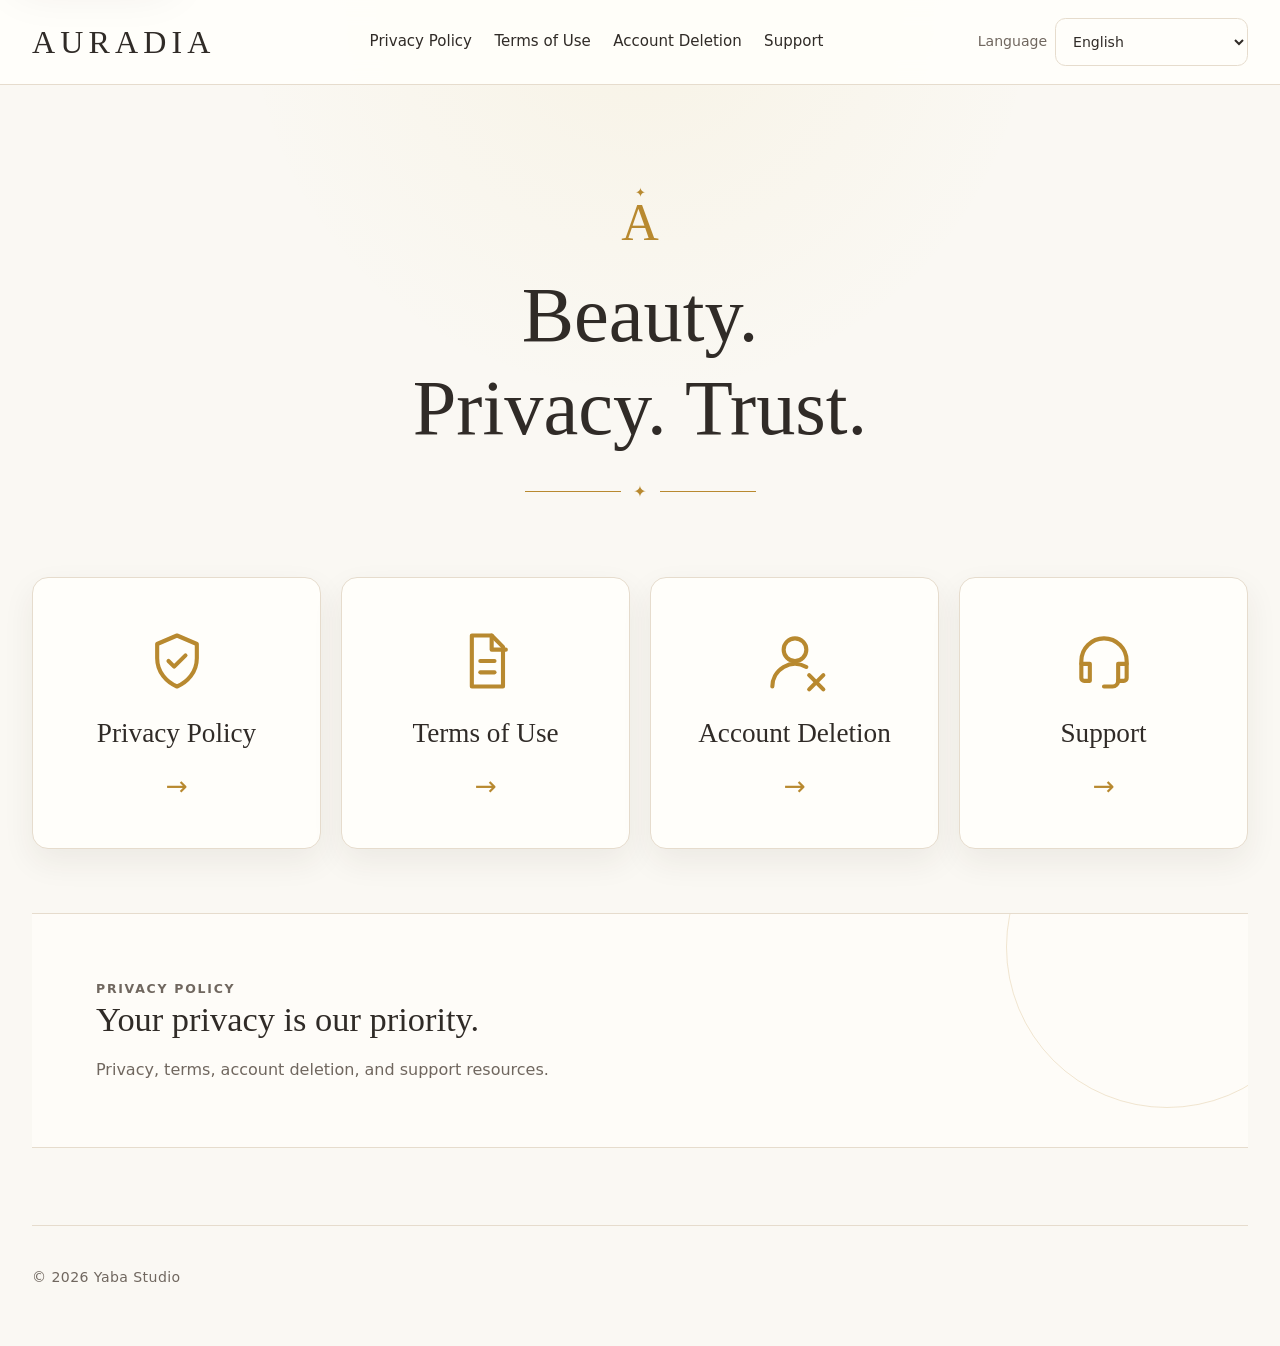
==== index.html @ c3d8b87c "Publish AURADIA legal and support site Adds the verified seven-file GitHub Pages bundle with 21 loca" ====
<!doctype html><html lang="en"><head><meta charset="utf-8"><meta name="viewport" content="width=device-width, initial-scale=1"><meta name="description" content="AURADIA legal and support resources"><title>AURADIA Legal & Support</title><link rel="stylesheet" href="./site.css"><script src="./site.js" defer></script></head><body data-page="home" data-base="."><a class="skip-link" href="#main">Skip to content</a><header><div class="header-inner"><a class="brand" href="./index.html">AURADIA</a><nav aria-label="Legal pages"><a data-page-link="privacy" href="./privacy.html">Privacy</a><a data-page-link="terms" href="./terms.html">Terms</a><a data-page-link="delete-account" href="./delete-account.html">Delete account</a><a data-page-link="support" href="./support.html">Support</a></nav><label data-language-label>Language <select id="language" aria-label="Language"></select></label></div></header><main id="main"><article id="content" aria-live="polite"><p>Loading…</p></article></main><footer>© 2026 Yaba Studio</footer></body></html>
---- site.css ----
:root {
  color-scheme: light dark;
  --bg: #faf8f3;
  --surface: #fffefa;
  --surface-soft: #f7f1e7;
  --text: #302b27;
  --muted: #70675f;
  --gold: #b8892f;
  --gold-strong: #8a6119;
  --border: #e6dccd;
  --focus: #075f9b;
  --shadow: 0 1rem 3rem rgb(55 42 26 / 8%);
}

@media (prefers-color-scheme: dark) {
  :root {
    --bg: #15120f;
    --surface: #201c17;
    --surface-soft: #29231c;
    --text: #f7f0e5;
    --muted: #c9beb1;
    --gold: #e2b96e;
    --gold-strong: #f0ca83;
    --border: #4a4034;
    --focus: #79c8ff;
    --shadow: 0 1rem 3rem rgb(0 0 0 / 24%);
  }
}

* { box-sizing: border-box; }
html { scroll-behavior: smooth; }

body {
  margin: 0;
  background:
    radial-gradient(circle at 50% 0%, rgb(212 175 55 / 7%), transparent 25rem),
    var(--bg);
  color: var(--text);
  font-family: Inter, system-ui, -apple-system, BlinkMacSystemFont, "Segoe UI", sans-serif;
  font-size: 1rem;
  line-height: 1.7;
}

a { color: var(--gold-strong); text-underline-offset: 0.2em; }
a:hover { text-decoration-thickness: 0.12em; }
a:focus-visible, select:focus-visible {
  outline: 3px solid var(--focus);
  outline-offset: 4px;
}

.skip-link {
  position: fixed;
  inset-inline-start: 1rem;
  top: -5rem;
  z-index: 100;
  padding: 0.75rem 1rem;
  border: 1px solid var(--border);
  border-radius: 0.5rem;
  background: var(--surface);
  box-shadow: var(--shadow);
}
.skip-link:focus { top: 1rem; }

header {
  position: sticky;
  top: 0;
  z-index: 20;
  border-bottom: 1px solid var(--border);
  background: color-mix(in srgb, var(--surface) 94%, transparent);
  -webkit-backdrop-filter: blur(14px);
  backdrop-filter: blur(14px);
}

.header-inner, main, footer {
  width: min(76rem, calc(100% - 2rem));
  margin-inline: auto;
}

.header-inner {
  display: flex;
  align-items: center;
  gap: 1rem 2rem;
  min-height: 5.25rem;
}

.brand {
  color: var(--text);
  font-family: Georgia, "Times New Roman", serif;
  font-size: clamp(1.45rem, 2.5vw, 2rem);
  font-weight: 500;
  letter-spacing: 0.16em;
  line-height: 1;
  text-decoration: none;
}

nav {
  display: flex;
  flex: 1;
  align-items: center;
  justify-content: center;
  gap: 0.5rem 1.4rem;
}

nav a {
  position: relative;
  padding-block: 0.8rem;
  color: var(--text);
  font-size: 0.94rem;
  text-decoration: none;
  white-space: nowrap;
}

nav a::after {
  position: absolute;
  inset-inline: 0;
  bottom: 0.35rem;
  height: 1px;
  background: var(--gold);
  content: "";
  opacity: 0;
  transform: scaleX(0.4);
  transition: opacity 180ms ease, transform 180ms ease;
}

nav a:hover::after,
nav a[aria-current="page"]::after { opacity: 1; transform: scaleX(1); }
nav a[aria-current="page"] { color: var(--gold-strong); font-weight: 700; }

label {
  display: inline-flex;
  align-items: center;
  color: var(--muted);
  font-size: 0.88rem;
  white-space: nowrap;
}

select {
  min-height: 3rem;
  margin-inline-start: 0.5rem;
  padding-inline: 0.8rem 2rem;
  border: 1px solid var(--border);
  border-radius: 0.65rem;
  background: var(--surface);
  color: var(--text);
  font: inherit;
}

main {
  min-height: 72vh;
  padding-block: clamp(2.5rem, 6vw, 5.5rem);
}

article {
  width: min(54rem, 100%);
  margin-inline: auto;
  padding: clamp(1.5rem, 5vw, 4.5rem);
  border: 1px solid var(--border);
  border-radius: 1.25rem;
  background: var(--surface);
  box-shadow: var(--shadow);
}

body[data-page="home"] main { padding-top: clamp(2rem, 5vw, 4.5rem); }
body[data-page="home"] article {
  width: 100%;
  max-width: none;
  padding: 0;
  border: 0;
  background: transparent;
  box-shadow: none;
}

h1, h2, h3 {
  font-family: Georgia, "Times New Roman", serif;
  font-weight: 500;
  line-height: 1.18;
  text-wrap: balance;
}
h1 { margin-top: 0; font-size: clamp(2.45rem, 7vw, 4.9rem); }
h2 { margin-top: 3.25rem; color: var(--gold-strong); font-size: clamp(1.65rem, 4vw, 2.15rem); }
h3 { margin-top: 2.4rem; font-size: 1.28rem; }
p, li { max-width: 72ch; }
ul { padding-inline-start: 1.4rem; }

.home-hero {
  display: grid;
  justify-items: center;
  padding: clamp(1rem, 4vw, 3rem) 1rem clamp(2.5rem, 6vw, 4.5rem);
  text-align: center;
}

.monogram {
  position: relative;
  color: var(--gold);
  font-family: Georgia, "Times New Roman", serif;
  font-size: 3.25rem;
  line-height: 1;
}

.monogram::before {
  position: absolute;
  top: -0.65rem;
  left: 50%;
  font-family: Inter, sans-serif;
  font-size: 0.8rem;
  content: "✦";
  transform: translateX(-50%);
}

.home-hero h1 {
  max-width: 15ch;
  margin: 1.25rem 0 1.5rem;
}

.editorial-rule {
  display: flex;
  align-items: center;
  gap: 0.8rem;
  color: var(--gold);
}
.editorial-rule::before, .editorial-rule::after {
  width: clamp(3rem, 8vw, 6rem);
  height: 1px;
  background: currentColor;
  content: "";
}

.resource-grid {
  display: grid;
  grid-template-columns: repeat(4, minmax(0, 1fr));
  gap: 1.25rem;
}

.resource-card {
  display: flex;
  min-height: 17rem;
  flex-direction: column;
  align-items: center;
  justify-content: center;
  padding: 2rem 1.25rem;
  border: 1px solid var(--border);
  border-radius: 1rem;
  background: var(--surface);
  box-shadow: 0 0.8rem 2rem rgb(55 42 26 / 7%);
  color: var(--text);
  text-align: center;
  text-decoration: none;
  transition: border-color 180ms ease, box-shadow 180ms ease, transform 180ms ease;
}

.resource-card:hover {
  border-color: color-mix(in srgb, var(--gold) 65%, var(--border));
  box-shadow: var(--shadow);
  transform: translateY(-0.25rem);
}

.resource-icon {
  display: grid;
  width: 4.25rem;
  height: 4.25rem;
  place-items: center;
  margin-bottom: 1.35rem;
  color: var(--gold);
}
.resource-icon svg { width: 100%; height: 100%; }
.resource-card h2 {
  margin: 0;
  color: var(--text);
  font-size: clamp(1.35rem, 2.5vw, 1.7rem);
}
.resource-arrow {
  margin-top: 1.5rem;
  color: var(--gold);
  font-size: 1.65rem;
  line-height: 1;
}

.home-preview {
  position: relative;
  overflow: hidden;
  margin-top: clamp(2rem, 5vw, 4rem);
  padding: clamp(1.75rem, 5vw, 4rem);
  border-block: 1px solid var(--border);
  background: color-mix(in srgb, var(--surface) 88%, var(--surface-soft));
}
.home-preview::after {
  position: absolute;
  inset-inline-end: -5rem;
  top: -8rem;
  width: 20rem;
  height: 20rem;
  border: 1px solid color-mix(in srgb, var(--gold) 20%, transparent);
  border-radius: 50%;
  content: "";
}
.eyebrow {
  margin: 0 0 0.6rem;
  color: var(--gold-strong);
  font-size: 0.78rem;
  font-weight: 750;
  letter-spacing: 0.14em;
  text-transform: uppercase;
}
.home-preview h2 { max-width: 24ch; margin: 0; color: var(--text); }
.home-preview p { position: relative; z-index: 1; margin-bottom: 0; color: var(--muted); }

.legal-page > h1:first-child {
  margin-bottom: 2.5rem;
  padding-bottom: 1.4rem;
  border-bottom: 1px solid var(--border);
  font-size: clamp(2.35rem, 6vw, 4.2rem);
}
.legal-page > h2 { padding-top: 0.4rem; }
.legal-page p, .legal-page li { color: color-mix(in srgb, var(--text) 90%, var(--muted)); }
.legal-page li + li { margin-top: 0.55rem; }

.status {
  padding: 1.25rem;
  border-inline-start: 0.3rem solid var(--gold);
  background: var(--surface-soft);
}

footer {
  padding-block: 2.5rem 3.5rem;
  border-top: 1px solid var(--border);
  color: var(--muted);
  font-size: 0.88rem;
  letter-spacing: 0.03em;
}

@media (max-width: 62rem) {
  .header-inner { flex-wrap: wrap; padding-block: 1rem; }
  nav {
    order: 3;
    flex: 0 0 100%;
    width: 100%;
    justify-content: flex-start;
    overflow-x: auto;
    scrollbar-width: none;
  }
  nav::-webkit-scrollbar { display: none; }
  .resource-grid { grid-template-columns: repeat(2, minmax(0, 1fr)); }
  .resource-card { min-height: 14rem; }
}

@media (max-width: 42rem) {
  .header-inner, main, footer { width: min(100% - 1.25rem, 76rem); }
  .header-inner { gap: 0.75rem 1rem; }
  .brand { flex: 1; font-size: 1.35rem; }
  label { font-size: 0; }
  select { margin-inline-start: 0; font-size: 0.88rem; }
  nav { gap: 0 1.2rem; border-top: 1px solid var(--border); }
  nav a { min-height: 3rem; }
  main { padding-block: 2rem 3.5rem; }
  article { padding: 1.35rem; border-radius: 0.8rem; }
  .home-hero { padding-inline: 0; }
  .home-hero h1 { font-size: clamp(2.65rem, 16vw, 4rem); }
  .resource-grid { grid-template-columns: 1fr; gap: 0.7rem; }
  .resource-card {
    min-height: 0;
    flex-direction: row;
    justify-content: flex-start;
    padding: 1rem;
    text-align: start;
  }
  .resource-icon { width: 3rem; height: 3rem; flex: 0 0 auto; margin: 0 1rem 0 0; }
  [dir="rtl"] .resource-icon { margin: 0 0 0 1rem; }
  .resource-card h2 { flex: 1; font-family: Inter, sans-serif; font-size: 1rem; font-weight: 650; }
  .resource-arrow { margin: 0; }
  .home-preview { margin-top: 2rem; padding: 1.5rem 1.1rem; border-radius: 0.75rem; }
  .legal-page > h1:first-child { font-size: 2.55rem; }
}

@media (prefers-reduced-motion: reduce) {
  *, *::before, *::after {
    scroll-behavior: auto !important;
    transition-duration: 0.01ms !important;
  }
}
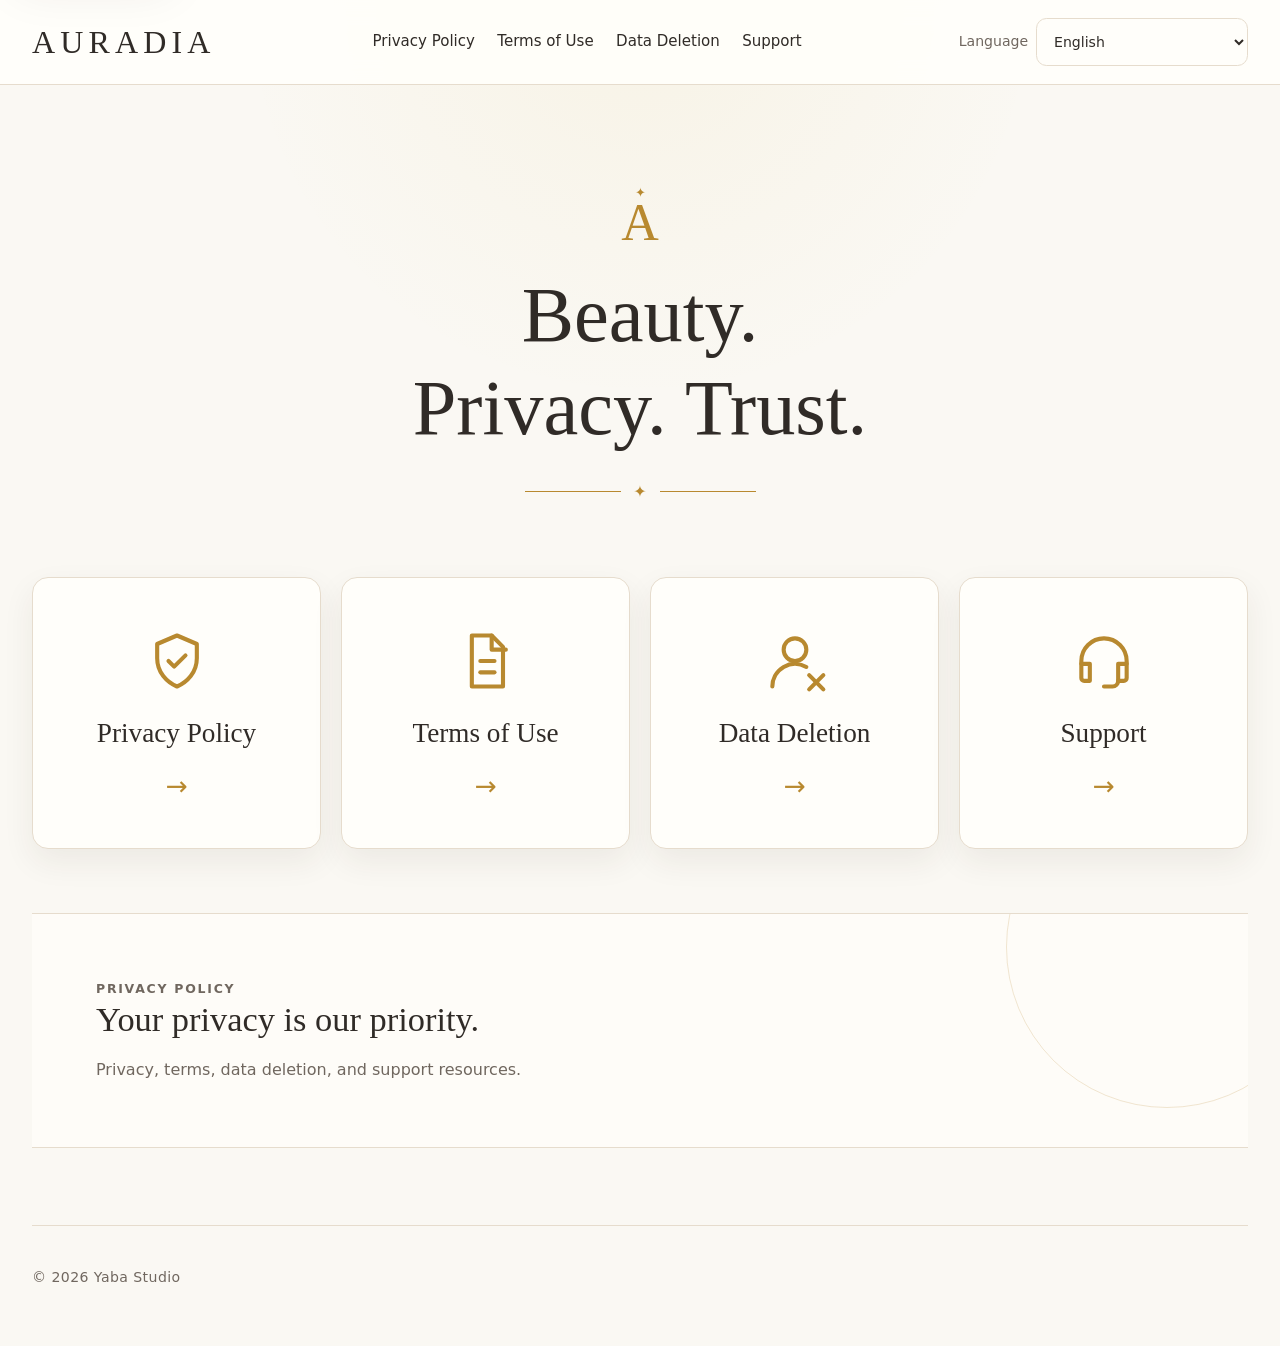
==== commit c2fcb4e5: "Yasal sayfalar erken erişime göre yenilendi (yürürlük 24 Ekim 2026)" ====
--- a/index.html
+++ b/index.html
@@ -1 +1 @@
-<!doctype html><html lang="en"><head><meta charset="utf-8"><meta name="viewport" content="width=device-width, initial-scale=1"><meta name="description" content="AURADIA legal and support resources"><title>AURADIA Legal & Support</title><link rel="stylesheet" href="./site.css"><script src="./site.js" defer></script></head><body data-page="home" data-base="."><a class="skip-link" href="#main">Skip to content</a><header><div class="header-inner"><a class="brand" href="./index.html">AURADIA</a><nav aria-label="Legal pages"><a data-page-link="privacy" href="./privacy.html">Privacy</a><a data-page-link="terms" href="./terms.html">Terms</a><a data-page-link="delete-account" href="./delete-account.html">Delete account</a><a data-page-link="support" href="./support.html">Support</a></nav><label data-language-label>Language <select id="language" aria-label="Language"></select></label></div></header><main id="main"><article id="content" aria-live="polite"><p>Loading…</p></article></main><footer>© 2026 Yaba Studio</footer></body></html>
+<!doctype html><html lang="en"><head><meta charset="utf-8"><meta name="viewport" content="width=device-width, initial-scale=1"><meta name="description" content="AURADIA legal and support resources"><title>AURADIA Legal & Support</title><link rel="stylesheet" href="./site.css"><script src="./site.js" defer></script></head><body data-page="home" data-base="."><a class="skip-link" href="#main">Skip to content</a><header><div class="header-inner"><a class="brand" href="./index.html">AURADIA</a><nav aria-label="Legal pages"><a data-page-link="privacy" href="./privacy.html">Privacy</a><a data-page-link="terms" href="./terms.html">Terms</a><a data-page-link="delete-account" href="./delete-account.html">Delete data</a><a data-page-link="support" href="./support.html">Support</a></nav><label data-language-label>Language <select id="language" aria-label="Language"></select></label></div></header><main id="main"><article id="content" aria-live="polite"><p>Loading…</p></article></main><footer>© 2026 Yaba Studio</footer></body></html>
--- a/site.css
+++ b/site.css
@@ -1,379 +1,379 @@
-:root {
-  color-scheme: light dark;
-  --bg: #faf8f3;
-  --surface: #fffefa;
-  --surface-soft: #f7f1e7;
-  --text: #302b27;
-  --muted: #70675f;
-  --gold: #b8892f;
-  --gold-strong: #8a6119;
-  --border: #e6dccd;
-  --focus: #075f9b;
-  --shadow: 0 1rem 3rem rgb(55 42 26 / 8%);
-}
-
-@media (prefers-color-scheme: dark) {
-  :root {
-    --bg: #15120f;
-    --surface: #201c17;
-    --surface-soft: #29231c;
-    --text: #f7f0e5;
-    --muted: #c9beb1;
-    --gold: #e2b96e;
-    --gold-strong: #f0ca83;
-    --border: #4a4034;
-    --focus: #79c8ff;
-    --shadow: 0 1rem 3rem rgb(0 0 0 / 24%);
-  }
-}
-
-* { box-sizing: border-box; }
-html { scroll-behavior: smooth; }
-
-body {
-  margin: 0;
-  background:
-    radial-gradient(circle at 50% 0%, rgb(212 175 55 / 7%), transparent 25rem),
-    var(--bg);
-  color: var(--text);
-  font-family: Inter, system-ui, -apple-system, BlinkMacSystemFont, "Segoe UI", sans-serif;
-  font-size: 1rem;
-  line-height: 1.7;
-}
-
-a { color: var(--gold-strong); text-underline-offset: 0.2em; }
-a:hover { text-decoration-thickness: 0.12em; }
-a:focus-visible, select:focus-visible {
-  outline: 3px solid var(--focus);
-  outline-offset: 4px;
-}
-
-.skip-link {
-  position: fixed;
-  inset-inline-start: 1rem;
-  top: -5rem;
-  z-index: 100;
-  padding: 0.75rem 1rem;
-  border: 1px solid var(--border);
-  border-radius: 0.5rem;
-  background: var(--surface);
-  box-shadow: var(--shadow);
-}
-.skip-link:focus { top: 1rem; }
-
-header {
-  position: sticky;
-  top: 0;
-  z-index: 20;
-  border-bottom: 1px solid var(--border);
-  background: color-mix(in srgb, var(--surface) 94%, transparent);
-  -webkit-backdrop-filter: blur(14px);
-  backdrop-filter: blur(14px);
-}
-
-.header-inner, main, footer {
-  width: min(76rem, calc(100% - 2rem));
-  margin-inline: auto;
-}
-
-.header-inner {
-  display: flex;
-  align-items: center;
-  gap: 1rem 2rem;
-  min-height: 5.25rem;
-}
-
-.brand {
-  color: var(--text);
-  font-family: Georgia, "Times New Roman", serif;
-  font-size: clamp(1.45rem, 2.5vw, 2rem);
-  font-weight: 500;
-  letter-spacing: 0.16em;
-  line-height: 1;
-  text-decoration: none;
-}
-
-nav {
-  display: flex;
-  flex: 1;
-  align-items: center;
-  justify-content: center;
-  gap: 0.5rem 1.4rem;
-}
-
-nav a {
-  position: relative;
-  padding-block: 0.8rem;
-  color: var(--text);
-  font-size: 0.94rem;
-  text-decoration: none;
-  white-space: nowrap;
-}
-
-nav a::after {
-  position: absolute;
-  inset-inline: 0;
-  bottom: 0.35rem;
-  height: 1px;
-  background: var(--gold);
-  content: "";
-  opacity: 0;
-  transform: scaleX(0.4);
-  transition: opacity 180ms ease, transform 180ms ease;
-}
-
-nav a:hover::after,
-nav a[aria-current="page"]::after { opacity: 1; transform: scaleX(1); }
-nav a[aria-current="page"] { color: var(--gold-strong); font-weight: 700; }
-
-label {
-  display: inline-flex;
-  align-items: center;
-  color: var(--muted);
-  font-size: 0.88rem;
-  white-space: nowrap;
-}
-
-select {
-  min-height: 3rem;
-  margin-inline-start: 0.5rem;
-  padding-inline: 0.8rem 2rem;
-  border: 1px solid var(--border);
-  border-radius: 0.65rem;
-  background: var(--surface);
-  color: var(--text);
-  font: inherit;
-}
-
-main {
-  min-height: 72vh;
-  padding-block: clamp(2.5rem, 6vw, 5.5rem);
-}
-
-article {
-  width: min(54rem, 100%);
-  margin-inline: auto;
-  padding: clamp(1.5rem, 5vw, 4.5rem);
-  border: 1px solid var(--border);
-  border-radius: 1.25rem;
-  background: var(--surface);
-  box-shadow: var(--shadow);
-}
-
-body[data-page="home"] main { padding-top: clamp(2rem, 5vw, 4.5rem); }
-body[data-page="home"] article {
-  width: 100%;
-  max-width: none;
-  padding: 0;
-  border: 0;
-  background: transparent;
-  box-shadow: none;
-}
-
-h1, h2, h3 {
-  font-family: Georgia, "Times New Roman", serif;
-  font-weight: 500;
-  line-height: 1.18;
-  text-wrap: balance;
-}
-h1 { margin-top: 0; font-size: clamp(2.45rem, 7vw, 4.9rem); }
-h2 { margin-top: 3.25rem; color: var(--gold-strong); font-size: clamp(1.65rem, 4vw, 2.15rem); }
-h3 { margin-top: 2.4rem; font-size: 1.28rem; }
-p, li { max-width: 72ch; }
-ul { padding-inline-start: 1.4rem; }
-
-.home-hero {
-  display: grid;
-  justify-items: center;
-  padding: clamp(1rem, 4vw, 3rem) 1rem clamp(2.5rem, 6vw, 4.5rem);
-  text-align: center;
-}
-
-.monogram {
-  position: relative;
-  color: var(--gold);
-  font-family: Georgia, "Times New Roman", serif;
-  font-size: 3.25rem;
-  line-height: 1;
-}
-
-.monogram::before {
-  position: absolute;
-  top: -0.65rem;
-  left: 50%;
-  font-family: Inter, sans-serif;
-  font-size: 0.8rem;
-  content: "✦";
-  transform: translateX(-50%);
-}
-
-.home-hero h1 {
-  max-width: 15ch;
-  margin: 1.25rem 0 1.5rem;
-}
-
-.editorial-rule {
-  display: flex;
-  align-items: center;
-  gap: 0.8rem;
-  color: var(--gold);
-}
-.editorial-rule::before, .editorial-rule::after {
-  width: clamp(3rem, 8vw, 6rem);
-  height: 1px;
-  background: currentColor;
-  content: "";
-}
-
-.resource-grid {
-  display: grid;
-  grid-template-columns: repeat(4, minmax(0, 1fr));
-  gap: 1.25rem;
-}
-
-.resource-card {
-  display: flex;
-  min-height: 17rem;
-  flex-direction: column;
-  align-items: center;
-  justify-content: center;
-  padding: 2rem 1.25rem;
-  border: 1px solid var(--border);
-  border-radius: 1rem;
-  background: var(--surface);
-  box-shadow: 0 0.8rem 2rem rgb(55 42 26 / 7%);
-  color: var(--text);
-  text-align: center;
-  text-decoration: none;
-  transition: border-color 180ms ease, box-shadow 180ms ease, transform 180ms ease;
-}
-
-.resource-card:hover {
-  border-color: color-mix(in srgb, var(--gold) 65%, var(--border));
-  box-shadow: var(--shadow);
-  transform: translateY(-0.25rem);
-}
-
-.resource-icon {
-  display: grid;
-  width: 4.25rem;
-  height: 4.25rem;
-  place-items: center;
-  margin-bottom: 1.35rem;
-  color: var(--gold);
-}
-.resource-icon svg { width: 100%; height: 100%; }
-.resource-card h2 {
-  margin: 0;
-  color: var(--text);
-  font-size: clamp(1.35rem, 2.5vw, 1.7rem);
-}
-.resource-arrow {
-  margin-top: 1.5rem;
-  color: var(--gold);
-  font-size: 1.65rem;
-  line-height: 1;
-}
-
-.home-preview {
-  position: relative;
-  overflow: hidden;
-  margin-top: clamp(2rem, 5vw, 4rem);
-  padding: clamp(1.75rem, 5vw, 4rem);
-  border-block: 1px solid var(--border);
-  background: color-mix(in srgb, var(--surface) 88%, var(--surface-soft));
-}
-.home-preview::after {
-  position: absolute;
-  inset-inline-end: -5rem;
-  top: -8rem;
-  width: 20rem;
-  height: 20rem;
-  border: 1px solid color-mix(in srgb, var(--gold) 20%, transparent);
-  border-radius: 50%;
-  content: "";
-}
-.eyebrow {
-  margin: 0 0 0.6rem;
-  color: var(--gold-strong);
-  font-size: 0.78rem;
-  font-weight: 750;
-  letter-spacing: 0.14em;
-  text-transform: uppercase;
-}
-.home-preview h2 { max-width: 24ch; margin: 0; color: var(--text); }
-.home-preview p { position: relative; z-index: 1; margin-bottom: 0; color: var(--muted); }
-
-.legal-page > h1:first-child {
-  margin-bottom: 2.5rem;
-  padding-bottom: 1.4rem;
-  border-bottom: 1px solid var(--border);
-  font-size: clamp(2.35rem, 6vw, 4.2rem);
-}
-.legal-page > h2 { padding-top: 0.4rem; }
-.legal-page p, .legal-page li { color: color-mix(in srgb, var(--text) 90%, var(--muted)); }
-.legal-page li + li { margin-top: 0.55rem; }
-
-.status {
-  padding: 1.25rem;
-  border-inline-start: 0.3rem solid var(--gold);
-  background: var(--surface-soft);
-}
-
-footer {
-  padding-block: 2.5rem 3.5rem;
-  border-top: 1px solid var(--border);
-  color: var(--muted);
-  font-size: 0.88rem;
-  letter-spacing: 0.03em;
-}
-
-@media (max-width: 62rem) {
-  .header-inner { flex-wrap: wrap; padding-block: 1rem; }
-  nav {
-    order: 3;
-    flex: 0 0 100%;
-    width: 100%;
-    justify-content: flex-start;
-    overflow-x: auto;
-    scrollbar-width: none;
-  }
-  nav::-webkit-scrollbar { display: none; }
-  .resource-grid { grid-template-columns: repeat(2, minmax(0, 1fr)); }
-  .resource-card { min-height: 14rem; }
-}
-
-@media (max-width: 42rem) {
-  .header-inner, main, footer { width: min(100% - 1.25rem, 76rem); }
-  .header-inner { gap: 0.75rem 1rem; }
-  .brand { flex: 1; font-size: 1.35rem; }
-  label { font-size: 0; }
-  select { margin-inline-start: 0; font-size: 0.88rem; }
-  nav { gap: 0 1.2rem; border-top: 1px solid var(--border); }
-  nav a { min-height: 3rem; }
-  main { padding-block: 2rem 3.5rem; }
-  article { padding: 1.35rem; border-radius: 0.8rem; }
-  .home-hero { padding-inline: 0; }
-  .home-hero h1 { font-size: clamp(2.65rem, 16vw, 4rem); }
-  .resource-grid { grid-template-columns: 1fr; gap: 0.7rem; }
-  .resource-card {
-    min-height: 0;
-    flex-direction: row;
-    justify-content: flex-start;
-    padding: 1rem;
-    text-align: start;
-  }
-  .resource-icon { width: 3rem; height: 3rem; flex: 0 0 auto; margin: 0 1rem 0 0; }
-  [dir="rtl"] .resource-icon { margin: 0 0 0 1rem; }
-  .resource-card h2 { flex: 1; font-family: Inter, sans-serif; font-size: 1rem; font-weight: 650; }
-  .resource-arrow { margin: 0; }
-  .home-preview { margin-top: 2rem; padding: 1.5rem 1.1rem; border-radius: 0.75rem; }
-  .legal-page > h1:first-child { font-size: 2.55rem; }
-}
-
-@media (prefers-reduced-motion: reduce) {
-  *, *::before, *::after {
-    scroll-behavior: auto !important;
-    transition-duration: 0.01ms !important;
-  }
-}
+:root {
+  color-scheme: light dark;
+  --bg: #faf8f3;
+  --surface: #fffefa;
+  --surface-soft: #f7f1e7;
+  --text: #302b27;
+  --muted: #70675f;
+  --gold: #b8892f;
+  --gold-strong: #8a6119;
+  --border: #e6dccd;
+  --focus: #075f9b;
+  --shadow: 0 1rem 3rem rgb(55 42 26 / 8%);
+}
+
+@media (prefers-color-scheme: dark) {
+  :root {
+    --bg: #15120f;
+    --surface: #201c17;
+    --surface-soft: #29231c;
+    --text: #f7f0e5;
+    --muted: #c9beb1;
+    --gold: #e2b96e;
+    --gold-strong: #f0ca83;
+    --border: #4a4034;
+    --focus: #79c8ff;
+    --shadow: 0 1rem 3rem rgb(0 0 0 / 24%);
+  }
+}
+
+* { box-sizing: border-box; }
+html { scroll-behavior: smooth; }
+
+body {
+  margin: 0;
+  background:
+    radial-gradient(circle at 50% 0%, rgb(212 175 55 / 7%), transparent 25rem),
+    var(--bg);
+  color: var(--text);
+  font-family: Inter, system-ui, -apple-system, BlinkMacSystemFont, "Segoe UI", sans-serif;
+  font-size: 1rem;
+  line-height: 1.7;
+}
+
+a { color: var(--gold-strong); text-underline-offset: 0.2em; }
+a:hover { text-decoration-thickness: 0.12em; }
+a:focus-visible, select:focus-visible {
+  outline: 3px solid var(--focus);
+  outline-offset: 4px;
+}
+
+.skip-link {
+  position: fixed;
+  inset-inline-start: 1rem;
+  top: -5rem;
+  z-index: 100;
+  padding: 0.75rem 1rem;
+  border: 1px solid var(--border);
+  border-radius: 0.5rem;
+  background: var(--surface);
+  box-shadow: var(--shadow);
+}
+.skip-link:focus { top: 1rem; }
+
+header {
+  position: sticky;
+  top: 0;
+  z-index: 20;
+  border-bottom: 1px solid var(--border);
+  background: color-mix(in srgb, var(--surface) 94%, transparent);
+  -webkit-backdrop-filter: blur(14px);
+  backdrop-filter: blur(14px);
+}
+
+.header-inner, main, footer {
+  width: min(76rem, calc(100% - 2rem));
+  margin-inline: auto;
+}
+
+.header-inner {
+  display: flex;
+  align-items: center;
+  gap: 1rem 2rem;
+  min-height: 5.25rem;
+}
+
+.brand {
+  color: var(--text);
+  font-family: Georgia, "Times New Roman", serif;
+  font-size: clamp(1.45rem, 2.5vw, 2rem);
+  font-weight: 500;
+  letter-spacing: 0.16em;
+  line-height: 1;
+  text-decoration: none;
+}
+
+nav {
+  display: flex;
+  flex: 1;
+  align-items: center;
+  justify-content: center;
+  gap: 0.5rem 1.4rem;
+}
+
+nav a {
+  position: relative;
+  padding-block: 0.8rem;
+  color: var(--text);
+  font-size: 0.94rem;
+  text-decoration: none;
+  white-space: nowrap;
+}
+
+nav a::after {
+  position: absolute;
+  inset-inline: 0;
+  bottom: 0.35rem;
+  height: 1px;
+  background: var(--gold);
+  content: "";
+  opacity: 0;
+  transform: scaleX(0.4);
+  transition: opacity 180ms ease, transform 180ms ease;
+}
+
+nav a:hover::after,
+nav a[aria-current="page"]::after { opacity: 1; transform: scaleX(1); }
+nav a[aria-current="page"] { color: var(--gold-strong); font-weight: 700; }
+
+label {
+  display: inline-flex;
+  align-items: center;
+  color: var(--muted);
+  font-size: 0.88rem;
+  white-space: nowrap;
+}
+
+select {
+  min-height: 3rem;
+  margin-inline-start: 0.5rem;
+  padding-inline: 0.8rem 2rem;
+  border: 1px solid var(--border);
+  border-radius: 0.65rem;
+  background: var(--surface);
+  color: var(--text);
+  font: inherit;
+}
+
+main {
+  min-height: 72vh;
+  padding-block: clamp(2.5rem, 6vw, 5.5rem);
+}
+
+article {
+  width: min(54rem, 100%);
+  margin-inline: auto;
+  padding: clamp(1.5rem, 5vw, 4.5rem);
+  border: 1px solid var(--border);
+  border-radius: 1.25rem;
+  background: var(--surface);
+  box-shadow: var(--shadow);
+}
+
+body[data-page="home"] main { padding-top: clamp(2rem, 5vw, 4.5rem); }
+body[data-page="home"] article {
+  width: 100%;
+  max-width: none;
+  padding: 0;
+  border: 0;
+  background: transparent;
+  box-shadow: none;
+}
+
+h1, h2, h3 {
+  font-family: Georgia, "Times New Roman", serif;
+  font-weight: 500;
+  line-height: 1.18;
+  text-wrap: balance;
+}
+h1 { margin-top: 0; font-size: clamp(2.45rem, 7vw, 4.9rem); }
+h2 { margin-top: 3.25rem; color: var(--gold-strong); font-size: clamp(1.65rem, 4vw, 2.15rem); }
+h3 { margin-top: 2.4rem; font-size: 1.28rem; }
+p, li { max-width: 72ch; }
+ul { padding-inline-start: 1.4rem; }
+
+.home-hero {
+  display: grid;
+  justify-items: center;
+  padding: clamp(1rem, 4vw, 3rem) 1rem clamp(2.5rem, 6vw, 4.5rem);
+  text-align: center;
+}
+
+.monogram {
+  position: relative;
+  color: var(--gold);
+  font-family: Georgia, "Times New Roman", serif;
+  font-size: 3.25rem;
+  line-height: 1;
+}
+
+.monogram::before {
+  position: absolute;
+  top: -0.65rem;
+  left: 50%;
+  font-family: Inter, sans-serif;
+  font-size: 0.8rem;
+  content: "✦";
+  transform: translateX(-50%);
+}
+
+.home-hero h1 {
+  max-width: 15ch;
+  margin: 1.25rem 0 1.5rem;
+}
+
+.editorial-rule {
+  display: flex;
+  align-items: center;
+  gap: 0.8rem;
+  color: var(--gold);
+}
+.editorial-rule::before, .editorial-rule::after {
+  width: clamp(3rem, 8vw, 6rem);
+  height: 1px;
+  background: currentColor;
+  content: "";
+}
+
+.resource-grid {
+  display: grid;
+  grid-template-columns: repeat(4, minmax(0, 1fr));
+  gap: 1.25rem;
+}
+
+.resource-card {
+  display: flex;
+  min-height: 17rem;
+  flex-direction: column;
+  align-items: center;
+  justify-content: center;
+  padding: 2rem 1.25rem;
+  border: 1px solid var(--border);
+  border-radius: 1rem;
+  background: var(--surface);
+  box-shadow: 0 0.8rem 2rem rgb(55 42 26 / 7%);
+  color: var(--text);
+  text-align: center;
+  text-decoration: none;
+  transition: border-color 180ms ease, box-shadow 180ms ease, transform 180ms ease;
+}
+
+.resource-card:hover {
+  border-color: color-mix(in srgb, var(--gold) 65%, var(--border));
+  box-shadow: var(--shadow);
+  transform: translateY(-0.25rem);
+}
+
+.resource-icon {
+  display: grid;
+  width: 4.25rem;
+  height: 4.25rem;
+  place-items: center;
+  margin-bottom: 1.35rem;
+  color: var(--gold);
+}
+.resource-icon svg { width: 100%; height: 100%; }
+.resource-card h2 {
+  margin: 0;
+  color: var(--text);
+  font-size: clamp(1.35rem, 2.5vw, 1.7rem);
+}
+.resource-arrow {
+  margin-top: 1.5rem;
+  color: var(--gold);
+  font-size: 1.65rem;
+  line-height: 1;
+}
+
+.home-preview {
+  position: relative;
+  overflow: hidden;
+  margin-top: clamp(2rem, 5vw, 4rem);
+  padding: clamp(1.75rem, 5vw, 4rem);
+  border-block: 1px solid var(--border);
+  background: color-mix(in srgb, var(--surface) 88%, var(--surface-soft));
+}
+.home-preview::after {
+  position: absolute;
+  inset-inline-end: -5rem;
+  top: -8rem;
+  width: 20rem;
+  height: 20rem;
+  border: 1px solid color-mix(in srgb, var(--gold) 20%, transparent);
+  border-radius: 50%;
+  content: "";
+}
+.eyebrow {
+  margin: 0 0 0.6rem;
+  color: var(--gold-strong);
+  font-size: 0.78rem;
+  font-weight: 750;
+  letter-spacing: 0.14em;
+  text-transform: uppercase;
+}
+.home-preview h2 { max-width: 24ch; margin: 0; color: var(--text); }
+.home-preview p { position: relative; z-index: 1; margin-bottom: 0; color: var(--muted); }
+
+.legal-page > h1:first-child {
+  margin-bottom: 2.5rem;
+  padding-bottom: 1.4rem;
+  border-bottom: 1px solid var(--border);
+  font-size: clamp(2.35rem, 6vw, 4.2rem);
+}
+.legal-page > h2 { padding-top: 0.4rem; }
+.legal-page p, .legal-page li { color: color-mix(in srgb, var(--text) 90%, var(--muted)); }
+.legal-page li + li { margin-top: 0.55rem; }
+
+.status {
+  padding: 1.25rem;
+  border-inline-start: 0.3rem solid var(--gold);
+  background: var(--surface-soft);
+}
+
+footer {
+  padding-block: 2.5rem 3.5rem;
+  border-top: 1px solid var(--border);
+  color: var(--muted);
+  font-size: 0.88rem;
+  letter-spacing: 0.03em;
+}
+
+@media (max-width: 62rem) {
+  .header-inner { flex-wrap: wrap; padding-block: 1rem; }
+  nav {
+    order: 3;
+    flex: 0 0 100%;
+    width: 100%;
+    justify-content: flex-start;
+    overflow-x: auto;
+    scrollbar-width: none;
+  }
+  nav::-webkit-scrollbar { display: none; }
+  .resource-grid { grid-template-columns: repeat(2, minmax(0, 1fr)); }
+  .resource-card { min-height: 14rem; }
+}
+
+@media (max-width: 42rem) {
+  .header-inner, main, footer { width: min(100% - 1.25rem, 76rem); }
+  .header-inner { gap: 0.75rem 1rem; }
+  .brand { flex: 1; font-size: 1.35rem; }
+  label { font-size: 0; }
+  select { margin-inline-start: 0; font-size: 0.88rem; }
+  nav { gap: 0 1.2rem; border-top: 1px solid var(--border); }
+  nav a { min-height: 3rem; }
+  main { padding-block: 2rem 3.5rem; }
+  article { padding: 1.35rem; border-radius: 0.8rem; }
+  .home-hero { padding-inline: 0; }
+  .home-hero h1 { font-size: clamp(2.65rem, 16vw, 4rem); }
+  .resource-grid { grid-template-columns: 1fr; gap: 0.7rem; }
+  .resource-card {
+    min-height: 0;
+    flex-direction: row;
+    justify-content: flex-start;
+    padding: 1rem;
+    text-align: start;
+  }
+  .resource-icon { width: 3rem; height: 3rem; flex: 0 0 auto; margin: 0 1rem 0 0; }
+  [dir="rtl"] .resource-icon { margin: 0 0 0 1rem; }
+  .resource-card h2 { flex: 1; font-family: Inter, sans-serif; font-size: 1rem; font-weight: 650; }
+  .resource-arrow { margin: 0; }
+  .home-preview { margin-top: 2rem; padding: 1.5rem 1.1rem; border-radius: 0.75rem; }
+  .legal-page > h1:first-child { font-size: 2.55rem; }
+}
+
+@media (prefers-reduced-motion: reduce) {
+  *, *::before, *::after {
+    scroll-behavior: auto !important;
+    transition-duration: 0.01ms !important;
+  }
+}
